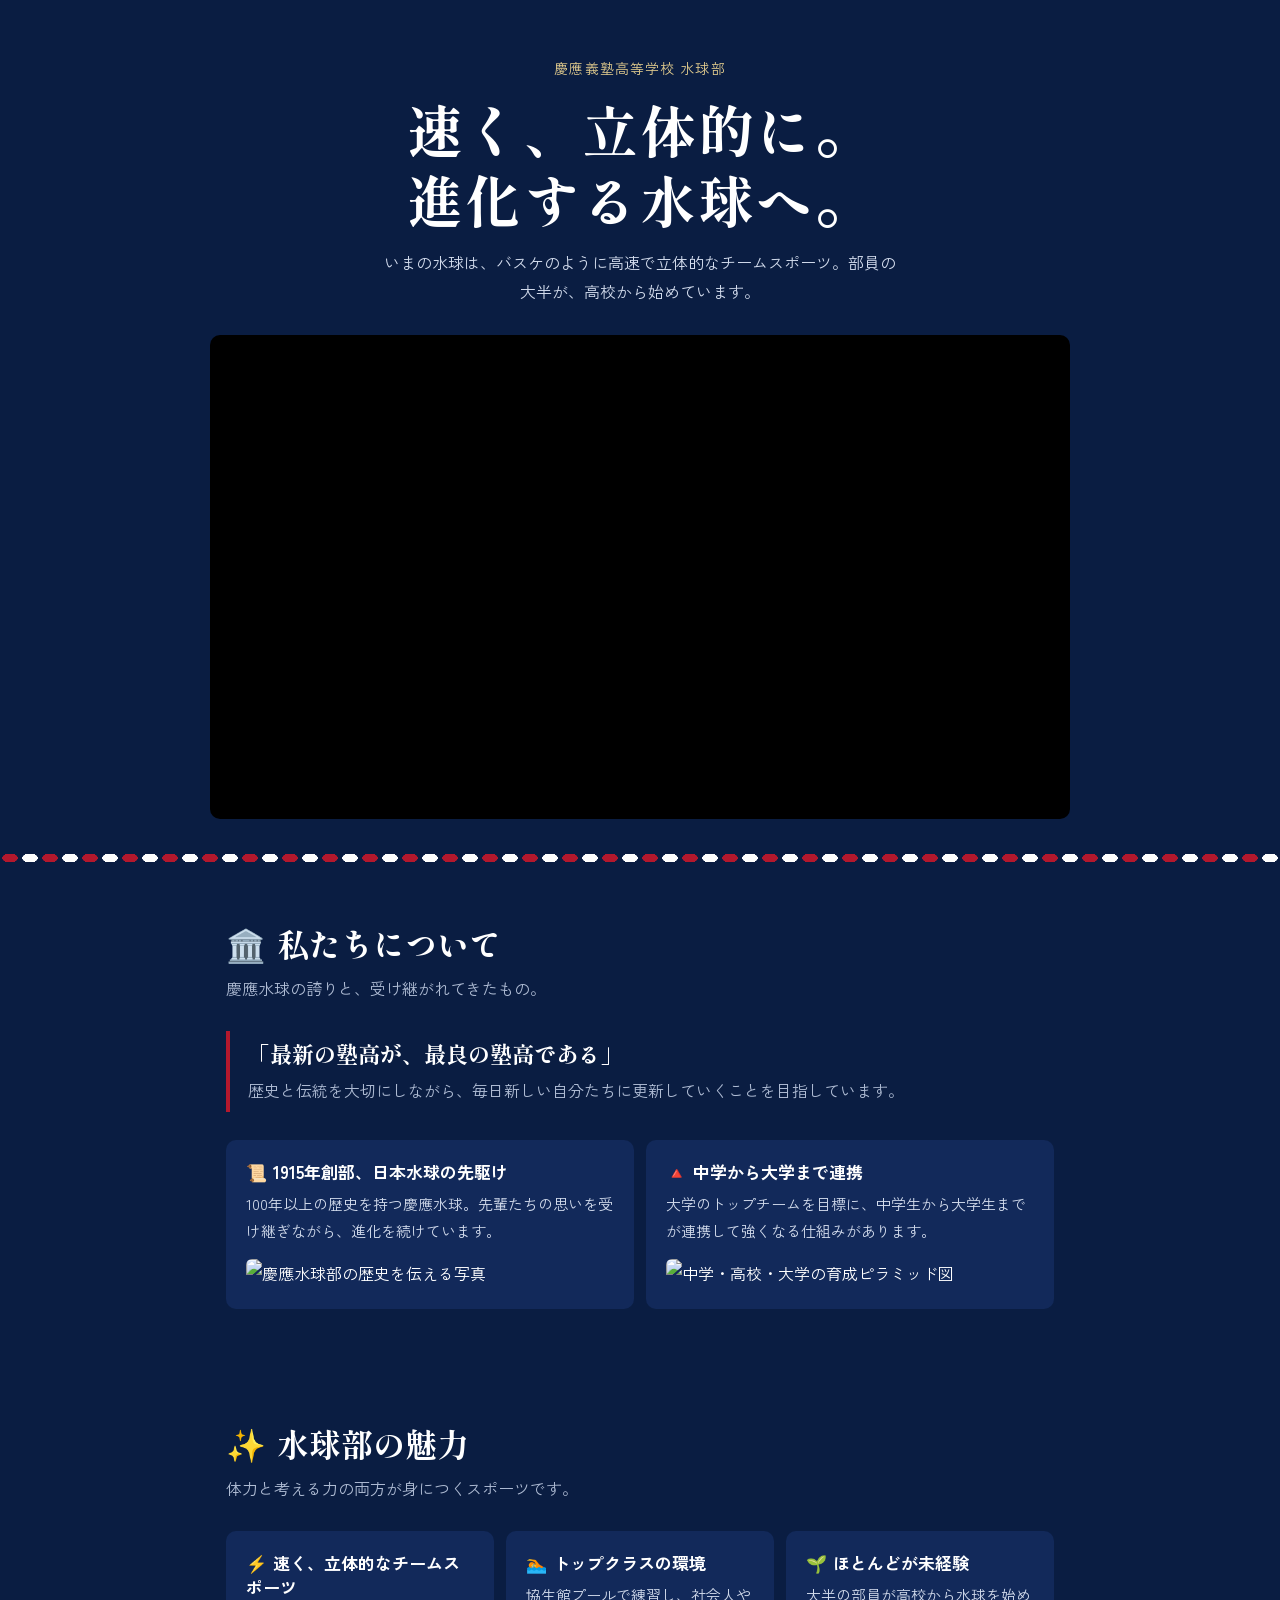
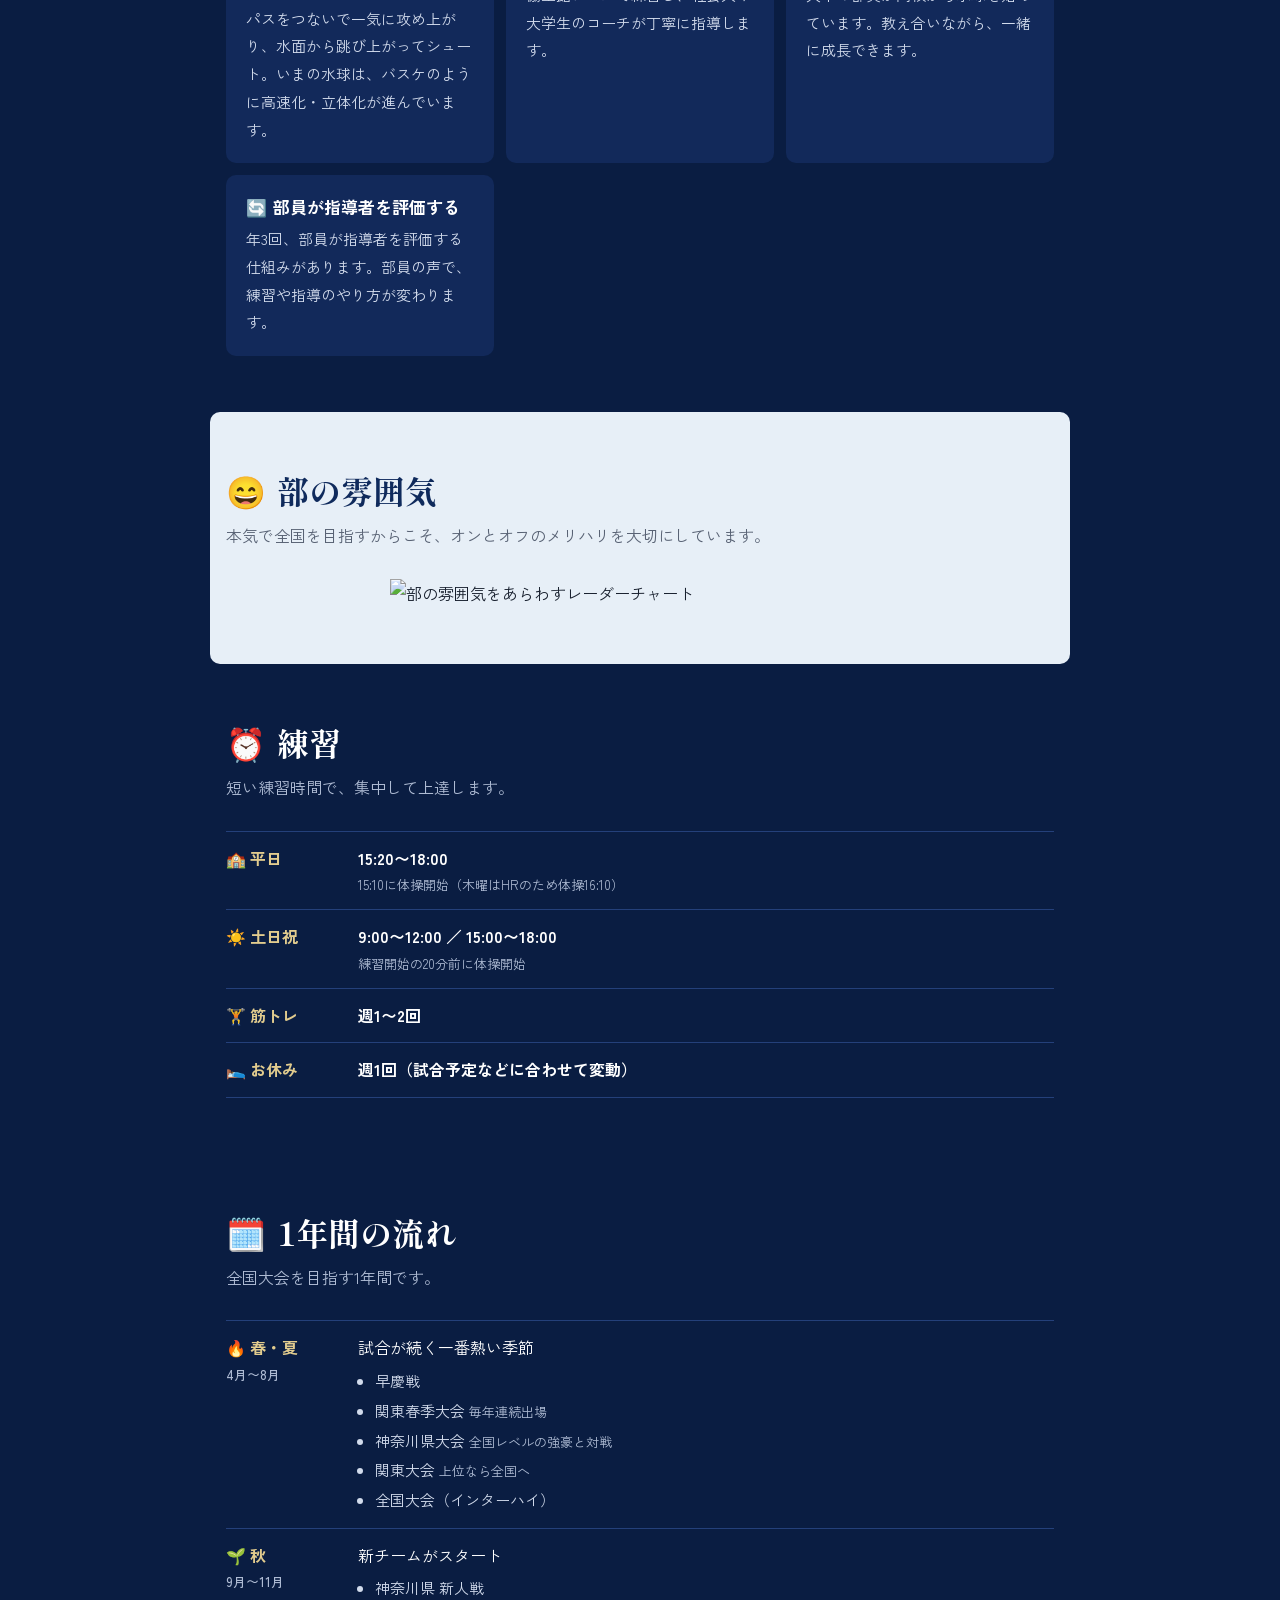
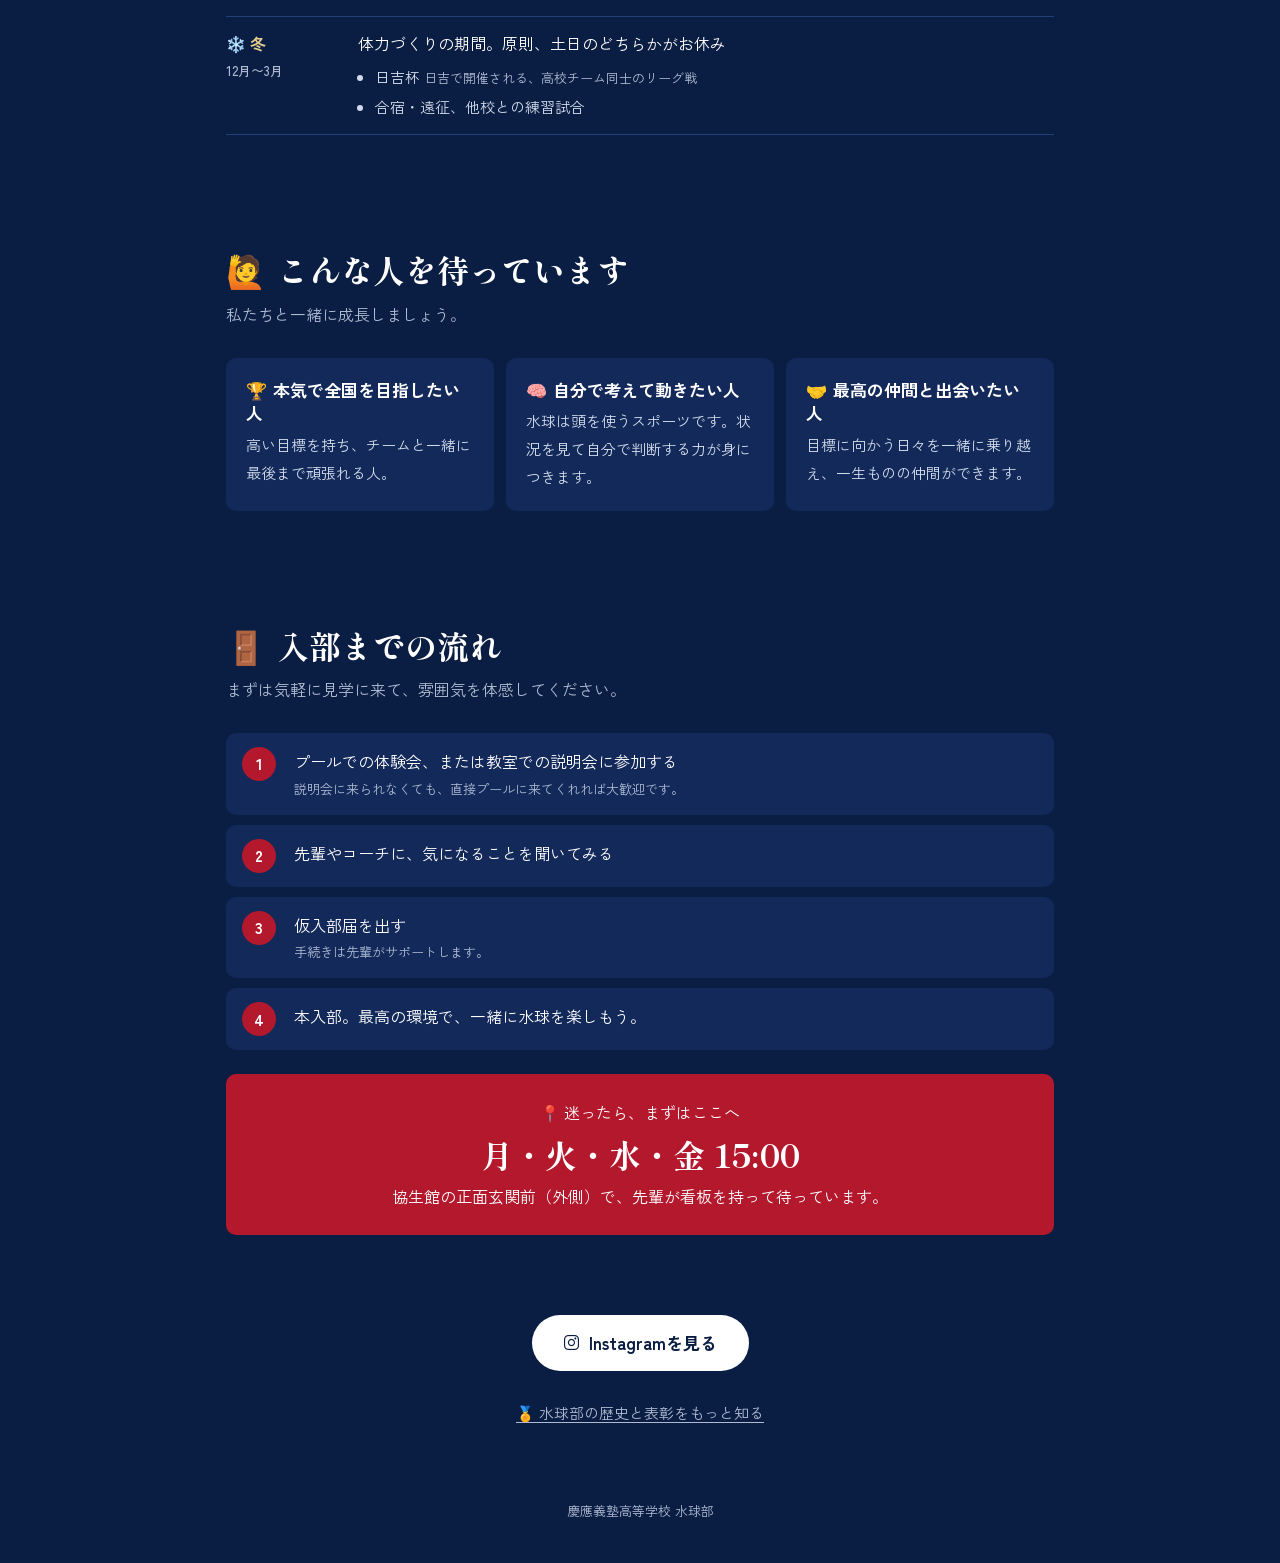
==== welcome/index.html @ 006ed152 "Add files via upload" ====
<!doctype html>
<html lang="ja">
<head>
  <meta charset="utf-8">
  <meta name="viewport" content="width=device-width, initial-scale=1">
  <meta name="theme-color" content="#0A1D42">
  <title>新入生のみなさんへ｜慶應義塾高等学校 水球部</title>
  <meta name="description" content="いまの水球は、バスケのように速く、立体的なチームスポーツ。部員の大半が高校から始めています。慶應義塾高等学校水球部の練習・1年間・入部までの流れ。">
  <meta property="og:type" content="website">
  <meta property="og:title" content="新入生のみなさんへ｜慶應義塾高等学校 水球部">
  <meta property="og:description" content="速く、立体的に。進化する水球に、高校から挑もう。まずはプールに見学へ。">
  <meta property="og:image" content="https://i.ytimg.com/vi/yg0eR4TH6O0/hqdefault.jpg">
  <meta name="twitter:card" content="summary_large_image">
  <link rel="preconnect" href="https://fonts.googleapis.com">
  <link rel="preconnect" href="https://fonts.gstatic.com" crossorigin>
  <link rel="stylesheet" href="https://fonts.googleapis.com/css2?family=Shippori+Mincho+B1:wght@600;800&family=Zen+Kaku+Gothic+New:wght@400;500;700&display=swap">
  <link rel="stylesheet" href="https://cdnjs.cloudflare.com/ajax/libs/font-awesome/6.4.0/css/all.min.css">
  <link rel="stylesheet" href="/assets/site.css">
  <script src="/assets/canon.js" defer></script>
  <script src="/assets/app.js" defer></script>
</head>
<body class="theme-landing">

<!-- 新歓ページ。練習時間・1年間の区切り・ビジョンなどは assets/canon.js から差し込まれます。 -->

<header class="landing-hero">
  <p class="club" data-c="club.name">慶應義塾高等学校 水球部</p>
  <h1>速く、立体的に。<br>進化する水球へ。</h1>
  <p class="lead">いまの水球は、バスケのように高速で立体的なチームスポーツ。部員の大半が、高校から始めています。</p>
  <div class="video">
    <iframe src="https://www.youtube-nocookie.com/embed/yg0eR4TH6O0" title="慶應義塾高等学校 水球部 新歓映像" allow="accelerometer; clipboard-write; encrypted-media; gyroscope; picture-in-picture" allowfullscreen></iframe>
  </div>
</header>
<div class="lane-rope" aria-hidden="true"></div>

<main>
  <section class="l-section">
    <h2><span class="em" aria-hidden="true">🏛️</span>私たちについて</h2>
    <p class="l-desc">慶應水球の誇りと、受け継がれてきたもの。</p>
    <div class="slogan">
      <p>「<span data-c="vision.main"></span>」</p>
      <p>歴史と伝統を大切にしながら、毎日新しい自分たちに更新していくことを目指しています。</p>
    </div>
    <div class="l-grid">
      <div class="l-card">
        <h3><span class="em" aria-hidden="true">📜</span><span data-c="club.founded"></span>年創部、日本水球の先駆け</h3>
        <p>100年以上の歴史を持つ慶應水球。先輩たちの思いを受け継ぎながら、進化を続けています。</p>
        <img src="history.jpg" alt="慶應水球部の歴史を伝える写真" loading="lazy">
      </div>
      <div class="l-card">
        <h3><span class="em" aria-hidden="true">🔺</span>中学から大学まで連携</h3>
        <p>大学のトップチームを目標に、中学生から大学生までが連携して強くなる仕組みがあります。</p>
        <img src="pyramid.webp" alt="中学・高校・大学の育成ピラミッド図" loading="lazy">
      </div>
    </div>
  </section>

  <section class="l-section">
    <h2><span class="em" aria-hidden="true">✨</span>水球部の魅力</h2>
    <p class="l-desc">体力と考える力の両方が身につくスポーツです。</p>
    <div class="l-grid">
      <div class="l-card"><h3><span class="em" aria-hidden="true">⚡</span>速く、立体的なチームスポーツ</h3><p>パスをつないで一気に攻め上がり、水面から跳び上がってシュート。いまの水球は、バスケのように高速化・立体化が進んでいます。</p></div>
      <div class="l-card"><h3><span class="em" aria-hidden="true">🏊</span>トップクラスの環境</h3><p>協生館プールで練習し、社会人や大学生のコーチが丁寧に指導します。</p></div>
      <div class="l-card"><h3><span class="em" aria-hidden="true">🌱</span>ほとんどが未経験</h3><p>大半の部員が高校から水球を始めています。教え合いながら、一緒に成長できます。</p></div>
      <div class="l-card"><h3><span class="em" aria-hidden="true">🔄</span>部員が指導者を評価する</h3><p data-c="eval360.welcome"></p></div>
    </div>
  </section>

  <section class="l-section light-band">
    <h2><span class="em" aria-hidden="true">😄</span>部の雰囲気</h2>
    <p class="l-desc">本気で全国を目指すからこそ、オンとオフのメリハリを大切にしています。</p>
    <img src="chart.webp" alt="部の雰囲気をあらわすレーダーチャート" loading="lazy">
  </section>

  <section class="l-section">
    <h2><span class="em" aria-hidden="true">⏰</span>練習</h2>
    <p class="l-desc">短い練習時間で、集中して上達します。</p>
    <div data-render="practice" data-v="welcome"></div>
  </section>

  <section class="l-section">
    <h2><span class="em" aria-hidden="true">🗓️</span>1年間の流れ</h2>
    <p class="l-desc">全国大会を目指す1年間です。</p>
    <dl class="spec">
      <div>
        <dt><span data-c="seasons.0.emoji"></span> <span data-c="seasons.0.alias"></span><small data-c="seasons.0.months"></small></dt>
        <dd>試合が続く一番熱い季節
          <ul>
            <li>早慶戦</li>
            <li>関東春季大会<small>毎年連続出場</small></li>
            <li>神奈川県大会<small>全国レベルの強豪と対戦</small></li>
            <li>関東大会<small>上位なら全国へ</small></li>
            <li>全国大会（インターハイ）</li>
          </ul>
        </dd>
      </div>
      <div>
        <dt><span data-c="seasons.1.emoji"></span> <span data-c="seasons.1.alias"></span><small data-c="seasons.1.months"></small></dt>
        <dd>新チームがスタート
          <ul><li>神奈川県 新人戦</li></ul>
        </dd>
      </div>
      <div>
        <dt><span data-c="seasons.2.emoji"></span> <span data-c="seasons.2.alias"></span><small data-c="seasons.2.months"></small></dt>
        <dd>体力づくりの期間。原則、土日のどちらかがお休み
          <ul>
            <li>日吉杯<small>日吉で開催される、高校チーム同士のリーグ戦</small></li>
            <li>合宿・遠征、他校との練習試合</li>
          </ul>
        </dd>
      </div>
    </dl>
  </section>

  <section class="l-section">
    <h2><span class="em" aria-hidden="true">🙋</span>こんな人を待っています</h2>
    <p class="l-desc">私たちと一緒に成長しましょう。</p>
    <div class="l-grid">
      <div class="l-card"><h3><span class="em" aria-hidden="true">🏆</span>本気で全国を目指したい人</h3><p>高い目標を持ち、チームと一緒に最後まで頑張れる人。</p></div>
      <div class="l-card"><h3><span class="em" aria-hidden="true">🧠</span>自分で考えて動きたい人</h3><p>水球は頭を使うスポーツです。状況を見て自分で判断する力が身につきます。</p></div>
      <div class="l-card"><h3><span class="em" aria-hidden="true">🤝</span>最高の仲間と出会いたい人</h3><p>目標に向かう日々を一緒に乗り越え、一生ものの仲間ができます。</p></div>
    </div>
  </section>

  <section class="l-section">
    <h2><span class="em" aria-hidden="true">🚪</span>入部までの流れ</h2>
    <p class="l-desc">まずは気軽に見学に来て、雰囲気を体感してください。</p>
    <ol class="join-steps">
      <li><div>プールでの体験会、または教室での説明会に参加する<small>説明会に来られなくても、直接プールに来てくれれば大歓迎です。</small></div></li>
      <li><div>先輩やコーチに、気になることを聞いてみる</div></li>
      <li><div>仮入部届を出す<small>手続きは先輩がサポートします。</small></div></li>
      <li><div>本入部。最高の環境で、一緒に水球を楽しもう。</div></li>
    </ol>
    <div class="meet">
      <p>📍 迷ったら、まずはここへ</p>
      <p class="meet-time">月・火・水・金 15:00</p>
      <p>協生館の正面玄関前（外側）で、先輩が看板を持って待っています。</p>
    </div>
  </section>

  <div class="cta">
    <a class="btn-primary" href="https://instagram.com/KEIOHIGH_WP" target="_blank" rel="noopener"><i class="fa-brands fa-instagram" aria-hidden="true"></i>Instagramを見る</a><br>
    <a class="more" href="/welcome/award.html">🏅 水球部の歴史と表彰をもっと知る</a>
  </div>
</main>

<footer class="landing-foot"><p data-c="club.name">慶應義塾高等学校 水球部</p></footer>
</body>
</html>
---- assets/site.css ----
/* ==========================================================================
   慶應水球部 共通デザイン（site.css）
   色・文字・余白はすべて :root のトークンで管理しています。
   色を変えたいときは、トークンの値だけを変えてください。
   ========================================================================== */

:root {
  /* 慶應の紺・赤・金をベースに、プールの水色を面に使う */
  --brand: #0F2A5C;       /* 背景用の紺（ダークモードでも変えない） */
  --navy: #0F2A5C;        /* 文字・線用の紺 */
  --navy-deep: #0A1D42;
  --red: #B4182D;
  --gold: #8F7130;        /* 白地の文字用（コントラスト確保） */
  --gold-soft: #E2CC8E;   /* 紺地の文字用 */
  --paper: #F4F6F9;
  --surface: #FFFFFF;
  --pool: #E7EFF7;
  --ink: #18202E;
  --muted: #586274;
  --line: #D8DFE8;
  --focus: #2F6FE0;

  --f-body: 'Zen Kaku Gothic New', 'Hiragino Sans', 'Noto Sans JP', sans-serif;
  --f-display: 'Shippori Mincho B1', 'Hiragino Mincho ProN', 'Yu Mincho', serif;

  --measure: 40rem;
  --gutter: 16px;
  --radius-s: 6px;
  --radius-m: 10px;
}

@media (prefers-color-scheme: dark) {
  :root:not([data-theme="light"]) .theme-doc {
    --paper: #0C1424;
    --surface: #131D31;
    --pool: #18253D;
    --ink: #E6EAF1;
    --muted: #A2ACBD;
    --line: #26334D;
    --gold: #D7BD7A;
    --red: #E2475B;
    --navy: #9DB8EA;
  }
}

/* ---------- ベース ---------- */
*, *::before, *::after { box-sizing: border-box; }
html { -webkit-text-size-adjust: 100%; scroll-padding-top: 64px; }
body {
  margin: 0;
  font-family: var(--f-body);
  font-size: 16px;
  line-height: 1.85;
  color: var(--ink);
  background: var(--paper);
  font-feature-settings: "palt" 0;
  -webkit-font-smoothing: antialiased;
}
img { max-width: 100%; height: auto; display: block; }
a { color: inherit; text-underline-offset: 3px; }
:focus-visible { outline: 3px solid var(--focus); outline-offset: 2px; border-radius: 4px; }
h1, h2, h3 { line-height: 1.4; margin: 0; font-weight: 700; }
p { margin: 0 0 1em; }
p:last-child { margin-bottom: 0; }
small { font-size: .8125rem; }
.small { font-size: .875rem; color: var(--muted); }
.visually-hidden { position: absolute !important; width: 1px; height: 1px; overflow: hidden; clip: rect(0 0 0 0); white-space: nowrap; }

/* ---------- コースロープ（この部だけのモチーフ） ---------- */
.lane-rope {
  height: 14px;
  background-color: var(--navy-deep);
  background-image:
    radial-gradient(ellipse 8px 4.5px at 10px 7px, var(--red) 96%, transparent 100%),
    radial-gradient(ellipse 8px 4.5px at 30px 7px, #FFFFFF 96%, transparent 100%);
  background-size: 40px 14px;
  background-repeat: repeat-x;
}

/* ==========================================================================
   内部向けガイド（学生・保護者・指導者）
   ========================================================================== */
.theme-doc { background: var(--paper); color: var(--ink); }

.doc-header {
  background: var(--brand);
  color: #fff;
  padding: 40px var(--gutter) 28px;
}
.doc-header-inner { max-width: var(--measure); margin: 0 auto; }
.doc-club {
  font-size: .8125rem;
  color: var(--gold-soft);
  letter-spacing: .08em;
  margin: 0 0 10px;
}
.doc-title {
  font-family: var(--f-display);
  font-weight: 800;
  font-size: clamp(1.75rem, 6.4vw, 2.375rem);
  line-height: 1.3;
  letter-spacing: .02em;
}
.doc-lead { margin: 12px 0 0; font-size: .9375rem; color: #D4DCEA; }
.doc-meta { margin-top: 18px; font-size: .75rem; color: #9FB0CC; }

/* タブ（横スクロール・上部固定） */
.tabs-wrap {
  position: sticky; top: 0; z-index: 20;
  background: var(--surface);
  border-bottom: 1px solid var(--line);
}
.tabs {
  display: flex; gap: 4px;
  max-width: calc(var(--measure) + 2 * var(--gutter));
  margin: 0 auto;
  padding: 0 var(--gutter);
  overflow-x: auto;
  scrollbar-width: none;
  -webkit-overflow-scrolling: touch;
}
.tabs::-webkit-scrollbar { display: none; }
.tabs [role="tab"] {
  flex: 0 0 auto;
  appearance: none; border: 0; background: none;
  font: inherit; font-size: .9375rem; font-weight: 500;
  color: var(--muted);
  padding: 14px 10px 12px;
  border-bottom: 3px solid transparent;
  cursor: pointer;
  white-space: nowrap;
}
.tabs [role="tab"][aria-selected="true"] { color: var(--ink); font-weight: 700; border-bottom-color: var(--red); }
.tabs [role="tab"]:hover { color: var(--ink); }

/* 本文 */
.doc-main { max-width: calc(var(--measure) + 2 * var(--gutter)); margin: 0 auto; padding: 8px var(--gutter) 72px; }
.panel { padding-top: 28px; }
.panel > section + section { margin-top: 48px; }
.panel h2 {
  font-family: var(--f-display);
  font-weight: 800;
  font-size: 1.5rem;
  color: var(--navy);
  margin-bottom: 16px;
  padding-bottom: 10px;
  border-bottom: 1px solid var(--line);
}
.panel h3 { font-size: 1.0625rem; margin: 28px 0 8px; }
.panel h2 + h3, .panel h2 + * > h3:first-child { margin-top: 0; }
.panel h3 small, .panel h3 em { font-weight: 500; font-style: normal; color: var(--muted); font-size: .8125rem; margin-left: 8px; }

.bullets { margin: 0 0 1em; padding-left: 1.25em; }
.bullets li { margin: .25em 0; }
.bullets li::marker { color: var(--red); }

/* ビジョン（紺の帯） */
.vision {
  background: var(--navy-deep);
  color: #fff;
  border-radius: var(--radius-m);
  padding: 28px 22px;
  margin: 0 0 24px;
}
.vision-label { font-size: .8125rem; color: var(--gold-soft); margin: 0 0 8px; }
.vision-text {
  font-family: var(--f-display);
  font-weight: 800;
  font-size: clamp(1.375rem, 5.6vw, 1.875rem);
  line-height: 1.45;
  letter-spacing: .04em;
  margin: 0;
}
.vision-sub { margin: 10px 0 0; color: #C9D3E6; font-size: .9375rem; }

/* 注記ボックス */
.note {
  background: var(--pool);
  border-left: 3px solid var(--navy);
  border-radius: 0 var(--radius-s) var(--radius-s) 0;
  padding: 16px 18px;
  margin: 24px 0;
}
.note h3 { margin: 0 0 6px !important; font-size: 1rem; }
.note-eval { border-left-color: var(--gold); }

/* 線引き */
.line-box {
  border: 1px solid var(--line);
  border-top: 3px solid var(--red);
  background: var(--surface);
  border-radius: var(--radius-s);
  padding: 18px;
  margin: 20px 0;
}
.line-box h3 { margin-top: 0 !important; }
.line-criterion { background: var(--pool); padding: 10px 12px; border-radius: var(--radius-s); }
.line-criterion span { display: inline-block; font-weight: 700; color: var(--red); margin-right: 8px; }
.line-steps { list-style: none; margin: 16px 0; padding: 0; counter-reset: none; }
.line-steps li { position: relative; padding: 0 0 14px 18px; border-left: 2px solid var(--line); margin-left: 6px; }
.line-steps li:last-child { padding-bottom: 0; border-left-color: transparent; }
.line-steps li::before { content: ''; position: absolute; left: -7px; top: 6px; width: 12px; height: 12px; border-radius: 50%; background: var(--surface); border: 2px solid var(--red); }
.line-step-n { font-size: .8125rem; color: var(--muted); margin-right: 8px; }
.line-steps p { margin: 4px 0 0; }
.line-purpose { font-size: .9375rem; color: var(--muted); }

/* 心構え */
.attitude { padding: 20px 0; border-bottom: 1px solid var(--line); }
.attitude:first-child { padding-top: 0; }
.attitude h3 { display: flex; align-items: center; gap: 12px; margin: 0 0 10px !important; font-family: var(--f-display); font-size: 1.25rem; font-weight: 800; }
.attitude-num {
  flex: 0 0 auto;
  width: 32px; height: 32px; border-radius: 50%;
  display: inline-grid; place-items: center;
  background: var(--brand); color: #fff;
  font-family: var(--f-body); font-size: .9375rem;
}
.pair { display: grid; gap: 10px; margin: 12px 0 0; }
.pair div { background: var(--pool); border-radius: var(--radius-s); padding: 10px 12px; }
.pair dt { font-size: .8125rem; font-weight: 700; color: var(--muted); }
.pair dd { margin: 2px 0 0; font-size: .9375rem; }
@media (min-width: 560px) { .pair { grid-template-columns: 1fr 1fr; } }

/* 3つのツール */
.tools3 { list-style: none; margin: 0; padding: 0; display: grid; gap: 2px; }
.tools3 li { display: grid; grid-template-columns: 40px 1fr; gap: 12px; padding: 14px 0; border-bottom: 1px solid var(--line); }
.tools3 i { font-size: 1.375rem; color: var(--red); padding-top: 4px; text-align: center; }
.tools3 h3 { margin: 0 0 2px !important; }
.tools3 p { margin: 0; color: var(--ink); }

/* 役割（定義リスト） */
.roles { margin: 0; }
.role { display: grid; grid-template-columns: 7.5em 1fr; gap: 12px; padding: 12px 0; border-bottom: 1px solid var(--line); }
.role dt { font-weight: 700; }
.role dd { margin: 0; }
.role .term { display: block; font-weight: 500; font-size: .8125rem; color: var(--muted); }
.role-director { border-bottom: 0; }
.role-director dt { color: var(--navy); }

/* 逆ピラミッド */
.layers { list-style: none; margin: 0; padding: 0; display: grid; gap: 8px; }
.layers li { background: var(--surface); border: 1px solid var(--line); border-radius: var(--radius-s); padding: 14px 16px; }
.layers li:nth-child(1) { margin: 0; }
.layers li:nth-child(2) { margin: 0 5%; }
.layers li:nth-child(3) { margin: 0 10%; background: var(--navy-deep); color: #fff; border-color: var(--navy-deep); }
.layer-label { display: block; font-size: .8125rem; color: var(--muted); }
.layers li:nth-child(3) .layer-label { color: var(--gold-soft); }
.layers p { margin: 4px 0 0; font-size: .9375rem; }

/* チーム */
.teams { display: grid; gap: 12px; margin-bottom: 12px; }
@media (min-width: 560px) { .teams { grid-template-columns: 1fr 1fr; } }
.team { background: var(--surface); border: 1px solid var(--line); border-radius: var(--radius-s); padding: 16px; }
.team h3 { margin: 0 0 6px !important; }
.bench { font-size: .9375rem; color: var(--muted); }
.bench strong { display: block; color: var(--ink); }
.chips { list-style: none; margin: 8px 0 0; padding: 0; display: flex; flex-wrap: wrap; gap: 6px; }
.chips li { font-size: .8125rem; padding: 2px 10px; border: 1px solid var(--line); border-radius: 999px; background: var(--paper); }

/* 表彰 */
.awards { display: grid; gap: 14px; }
.award { background: var(--surface); border: 1px solid var(--line); border-left: 4px solid var(--gold); border-radius: var(--radius-s); padding: 16px 18px; }
.award h3 { margin: 0 0 6px !important; font-family: var(--f-display); font-size: 1.1875rem; font-weight: 800; }
.award-timing { font-size: .8125rem; color: var(--muted); margin-top: 6px; }

/* シーズン */
.seasons { list-style: none; margin: 0; padding: 0; }
.seasons li { padding: 14px 0 14px 18px; border-left: 3px solid var(--line); position: relative; }
.seasons li::before { content: ''; position: absolute; left: -8px; top: 20px; width: 13px; height: 13px; border-radius: 50%; background: var(--red); }
.seasons li:nth-child(2)::before { background: var(--gold); }
.seasons li:nth-child(3)::before { background: var(--brand); box-shadow: 0 0 0 2px var(--paper), 0 0 0 3px var(--line); }
.season-head { display: flex; flex-wrap: wrap; align-items: baseline; gap: 4px 12px; margin-bottom: 4px; }
.season-head strong { font-size: 1.0625rem; }
.season-head span { font-weight: 700; color: var(--red); }
.season-head em { font-style: normal; font-size: .8125rem; color: var(--muted); }
.seasons p { margin: 0; }

/* 番号付きステップ（順序があるものだけ） */
.steps { list-style: none; margin: 0 0 16px; padding: 0; counter-reset: s; }
.steps > li { counter-increment: s; position: relative; padding: 0 0 18px 44px; }
.steps > li::before {
  content: counter(s);
  position: absolute; left: 0; top: 0;
  width: 30px; height: 30px; border-radius: 50%;
  display: grid; place-items: center;
  background: var(--brand); color: #fff; font-weight: 700; font-size: .875rem;
}
.steps > li h3 { margin: 2px 0 4px !important; }

/* 緊急連絡先 */
.hotlines { list-style: none; margin: 0 0 24px; padding: 0; display: grid; gap: 8px; }
.hotlines li { display: grid; grid-template-columns: 1fr auto; gap: 0 12px; align-items: center; background: var(--surface); border: 1px solid var(--line); border-radius: var(--radius-s); padding: 12px 14px; }
.hot-label { grid-column: 1 / -1; font-size: .8125rem; color: var(--muted); }
.hot-num { text-align: right; }
.hot-num a { font-size: 1.125rem; font-weight: 700; text-decoration: none; color: var(--navy); white-space: nowrap; }
.hot-num small { display: block; color: var(--muted); }
.hot-primary { background: var(--red) !important; border-color: var(--red) !important; color: #fff; }
.hot-primary .hot-label { color: #FFD9DE; }
.hot-primary .hot-num a { color: #fff; font-size: 1.75rem; }

/* 連絡ツール */
.comms { display: grid; gap: 12px; }
.comm { background: var(--surface); border: 1px solid var(--line); border-radius: var(--radius-s); padding: 16px 18px; }
.comm h3 { display: flex; align-items: center; gap: 8px; margin: 0 0 6px !important; }
.comm h3 i { font-size: 1.25rem; color: var(--navy); }
.comm-to { font-size: .8125rem; font-weight: 700; color: var(--muted); margin: 10px 0 2px; }
.comm .bullets { margin-bottom: 0; }

/* 戦術 */
.tsteps { list-style: none; display: grid; grid-template-columns: 1fr 1fr; gap: 10px; margin: 16px 0 8px; padding: 0; }
.tsteps li { background: var(--surface); border: 1px solid var(--line); border-radius: var(--radius-s); padding: 12px 14px; position: relative; }
.tsteps li + li::before { content: ''; position: absolute; left: -10px; top: 50%; width: 10px; height: 2px; background: var(--red); }
.tsteps span { display: block; font-size: .8125rem; color: var(--muted); }

/* ボタン */
.btn {
  display: inline-flex; align-items: center; justify-content: center; gap: 8px;
  min-height: 44px; padding: 10px 18px;
  background: var(--navy-deep); color: #fff; text-decoration: none;
  border-radius: var(--radius-s); font-weight: 700; font-size: .9375rem;
}
.theme-doc .btn:hover { background: var(--red); }

/* 表 */
.table-wrap { overflow-x: auto; margin: 16px 0; }
table { width: 100%; border-collapse: collapse; font-size: .9375rem; }
th, td { padding: 10px 8px; border-bottom: 1px solid var(--line); text-align: left; vertical-align: top; }
thead th { font-size: .8125rem; color: var(--muted); font-weight: 700; border-bottom: 2px solid var(--navy); }
td.c, th.c { text-align: center; }
.yes { color: var(--navy); font-weight: 700; }
.no { color: var(--muted); }

/* 部則（開閉） */
details.rule { border: 1px solid var(--line); border-radius: var(--radius-s); background: var(--surface); margin-bottom: 8px; }
details.rule summary {
  list-style: none; cursor: pointer;
  display: flex; justify-content: space-between; align-items: center; gap: 12px;
  padding: 14px 16px; font-weight: 700;
}
details.rule summary::-webkit-details-marker { display: none; }
details.rule summary::after { content: ''; width: 9px; height: 9px; border-right: 2px solid var(--muted); border-bottom: 2px solid var(--muted); transform: rotate(45deg); transition: transform .2s; flex: 0 0 auto; margin-top: -4px; }
details.rule[open] summary::after { transform: rotate(-135deg); margin-top: 4px; }
details.rule .rule-body { padding: 0 16px 16px; }
details.rule h4 { font-size: .9375rem; margin: 14px 0 4px; color: var(--navy); }

/* ロードマップ（指導者向け） */
.roadmap { list-style: none; margin: 0; padding: 0; }
.month { border-top: 1px solid var(--line); padding: 16px 0; }
.month-head { display: flex; align-items: baseline; gap: 12px; margin-bottom: 8px; }
.month-head b { font-family: var(--f-display); font-size: 1.25rem; color: var(--red); min-width: 3.2em; }
.month-head span { font-weight: 700; }
.grades { display: grid; gap: 6px; margin: 0; }
.grades div { display: grid; grid-template-columns: 3.5em 1fr; gap: 8px; font-size: .9375rem; }
.grades dt { font-weight: 700; color: var(--muted); }
.grades dd { margin: 0; }
.season-band { margin: 28px 0 4px; padding: 14px 16px; border-radius: var(--radius-s); background: var(--pool); }
.season-band strong { font-size: 1.0625rem; }
.season-band span { margin-left: 10px; font-weight: 700; color: var(--red); }
.season-band p { margin: 6px 0 0; font-size: .9375rem; }

/* 成長曲線 */
.growth { background: var(--surface); border: 1px solid var(--line); border-radius: var(--radius-s); padding: 12px; margin: 16px 0; }
.growth svg { width: 100%; height: auto; display: block; }
.growth-legend { list-style: none; display: grid; gap: 6px; margin: 12px 0 0; padding: 0; font-size: .9375rem; }
.growth-legend b { color: var(--navy); margin-right: 6px; }

/* フロー（指導者向け運用） */
.flow { list-style: none; margin: 0 0 16px; padding: 0; counter-reset: f; }
.flow li { counter-increment: f; display: grid; grid-template-columns: 30px 1fr; gap: 10px; padding: 10px 0; border-bottom: 1px dashed var(--line); }
.flow li::before { content: counter(f); width: 26px; height: 26px; border-radius: 50%; display: grid; place-items: center; background: var(--pool); color: var(--navy); font-weight: 700; font-size: .8125rem; }
.flow strong { display: block; }

/* プロフィール */
.profile { margin: 16px 0 0; }
.profile summary { cursor: pointer; font-weight: 700; color: var(--navy); }
.profile dl { margin: 10px 0 0; }
.profile dt { font-weight: 700; font-size: .875rem; color: var(--muted); margin-top: 10px; }
.profile dd { margin: 0; }

.doc-footer { border-top: 1px solid var(--line); padding: 24px var(--gutter) 48px; text-align: center; font-size: .8125rem; color: var(--muted); }

@media (min-width: 900px) {
  .doc-header { padding-top: 64px; padding-bottom: 40px; }
}

/* ==========================================================================
   外向け（新歓・表彰）
   ========================================================================== */
.theme-landing {
  --paper: #0A1D42;
  --surface: #12295A;
  --ink: #FFFFFF;
  --muted: #AEBBD3;
  --line: #24407A;
  background: var(--paper);
  color: var(--ink);
}
.landing-hero { padding: 56px var(--gutter) 32px; text-align: center; }
.landing-hero .club { font-size: .875rem; color: var(--gold-soft); margin: 0 0 12px; letter-spacing: .08em; }
.landing-hero h1 {
  font-family: var(--f-display);
  font-weight: 800;
  font-size: clamp(2rem, 9vw, 3.5rem);
  line-height: 1.25;
  letter-spacing: .04em;
}
.landing-hero .lead { margin: 14px auto 0; max-width: 32rem; color: #D2DBEC; }
.video { max-width: 860px; margin: 28px auto 0; aspect-ratio: 16 / 9; border-radius: var(--radius-m); overflow: hidden; background: #000; }
.video iframe { width: 100%; height: 100%; border: 0; display: block; }

.l-section { max-width: 860px; margin: 0 auto; padding: 56px var(--gutter); }
.l-section > h2 {
  font-family: var(--f-display);
  font-weight: 800;
  font-size: clamp(1.5rem, 6vw, 2rem);
  margin-bottom: 8px;
}
.l-section > .l-desc { color: var(--muted); margin-bottom: 28px; }
.l-grid { display: grid; gap: 12px; grid-template-columns: repeat(auto-fit, minmax(220px, 1fr)); }
.l-card { background: var(--surface); border-radius: var(--radius-m); padding: 20px; }
.l-card h3 { font-size: 1.0625rem; margin: 0 0 6px; color: #fff; }
.l-card i { font-size: 1.5rem; color: var(--gold-soft); margin-bottom: 12px; display: block; }
.l-card p { margin: 0; color: #D2DBEC; font-size: .9375rem; }
.l-card img { margin-top: 14px; border-radius: var(--radius-s); }

.slogan { border-left: 4px solid var(--red); padding: 6px 0 6px 18px; margin: 0 0 28px; }
.slogan p:first-child { font-family: var(--f-display); font-weight: 800; font-size: 1.375rem; line-height: 1.5; margin-bottom: 6px; }
.slogan p + p { color: var(--muted); }

.light-band { background: var(--pool, #E7EFF7); color: #18202E; border-radius: var(--radius-m); }
.theme-landing .light-band { --pool: #E7EFF7; }
.light-band > h2 { color: #0F2A5C; }
.light-band > .l-desc { color: #586274; }
.light-band img { margin: 0 auto; max-width: 500px; width: 100%; }

.times { list-style: none; margin: 0; padding: 0; display: grid; gap: 10px; grid-template-columns: repeat(auto-fit, minmax(200px, 1fr)); }
.times li { background: var(--surface); border-radius: var(--radius-m); padding: 16px 18px; }
.times span { display: block; font-size: .875rem; color: var(--gold-soft); }
.times strong { display: block; font-size: 1.1875rem; }
.times small { display: block; color: var(--muted); margin-top: 2px; }

.theme-landing .seasons li { border-left-color: var(--line); }
.theme-landing .season-head span { color: var(--gold-soft); }
.theme-landing .seasons li:nth-child(3)::before { background: #fff; }
.season-events { margin: 10px 0 0; padding: 12px 16px; background: var(--surface); border-radius: var(--radius-s); }
.season-events ul { margin: 0; padding-left: 1.2em; }
.season-events li { border: 0 !important; padding: 2px 0 !important; }
.season-events li::before { display: none; }
.season-events small { color: var(--muted); }

.join-steps { list-style: none; margin: 0; padding: 0; counter-reset: j; display: grid; gap: 10px; }
.join-steps li { counter-increment: j; display: grid; grid-template-columns: 40px 1fr; gap: 12px; align-items: start; background: var(--surface); border-radius: var(--radius-m); padding: 14px 16px; }
.join-steps li::before { content: counter(j); width: 34px; height: 34px; border-radius: 50%; display: grid; place-items: center; background: var(--red); color: #fff; font-weight: 700; }
.join-steps small { display: block; color: var(--muted); }
.meet { margin-top: 24px; background: var(--red); border-radius: var(--radius-m); padding: 24px 20px; text-align: center; }
.meet p { margin: 0; }
.meet .meet-time { font-family: var(--f-display); font-weight: 800; font-size: 2rem; line-height: 1.3; margin: 6px 0; }

.cta { text-align: center; padding: 24px var(--gutter) 72px; }
.cta .btn-primary { display: inline-flex; align-items: center; gap: 10px; min-height: 52px; padding: 12px 32px; border-radius: 999px; background: #fff; color: var(--navy-deep); font-weight: 700; text-decoration: none; font-size: 1.0625rem; }
.cta .btn-primary:hover { background: var(--gold-soft); }
.cta .more { display: inline-block; margin-top: 28px; color: var(--muted); font-size: .9375rem; }
.cta .more:hover { color: #fff; }

.milestones { list-style: none; margin: 0; padding: 0; display: grid; gap: 12px; }
.milestones li { background: var(--surface); border-left: 4px solid var(--red); border-radius: 0 var(--radius-m) var(--radius-m) 0; padding: 18px 20px; }
.milestones h3 { color: var(--gold-soft); margin: 0 0 6px; font-size: 1.0625rem; }
.milestones p { margin: 0; color: #D2DBEC; font-size: .9375rem; }
.theme-doc .milestones li { border-left-color: var(--red); }
.theme-doc .milestones h3 { color: var(--navy); }
.theme-doc .milestones p { color: var(--ink); }

.target { margin: 40px 0 0; text-align: center; padding: 28px 20px; border: 1px solid var(--line); border-radius: var(--radius-m); }
.target strong { display: block; font-family: var(--f-display); font-size: 1.5rem; color: var(--gold-soft); margin-bottom: 6px; }
.target p { margin: 0; color: #D2DBEC; }

.theme-landing .award { background: var(--surface); border-color: var(--line); border-left-color: var(--gold-soft); }
.theme-landing .award h3 { color: #fff; }
.theme-landing .award > p { color: #D2DBEC; }
.winners { list-style: none; margin: 14px 0 0; padding: 14px 0 0; border-top: 1px solid var(--line); display: grid; gap: 8px; }
.winners li { background: rgba(0, 0, 0, .18); border-radius: var(--radius-s); padding: 12px 14px; }
.w-year { color: var(--gold-soft); font-weight: 700; margin-right: 10px; }
.w-name { font-weight: 700; font-size: 1.0625rem; }
.winners p { margin: 6px 0 0; font-size: .9375rem; color: var(--muted); }
.w-next { text-align: center; color: var(--muted); border: 1px dashed var(--line); background: transparent !important; font-size: .875rem; }

.back { text-align: center; padding: 8px var(--gutter) 72px; }
.back a { display: inline-block; padding: 12px 28px; border: 1px solid var(--line); border-radius: 999px; text-decoration: none; color: var(--muted); }
.back a:hover { color: #fff; border-color: #fff; }
.landing-foot { text-align: center; color: var(--muted); font-size: .8125rem; padding: 0 var(--gutter) 40px; }

/* ---------- 動きの配慮・印刷 ---------- */
@media (prefers-reduced-motion: reduce) {
  *, *::before, *::after { transition: none !important; animation: none !important; scroll-behavior: auto !important; }
}
@media print {
  .tabs-wrap, .lane-rope { display: none; }
  .panel[hidden] { display: block !important; }
  .panel { page-break-before: always; }
  .doc-header { background: none; color: #000; }
  details.rule { break-inside: avoid; }
  details.rule .rule-body { display: block; }
}

/* ---------- 仕上げ ---------- */
.vision-text, .doc-title, .landing-hero h1, .slogan p:first-child, .meet-time { text-wrap: balance; }
.award h3 small { margin-left: 8px; font-family: var(--f-body); font-weight: 500; font-size: .8125rem; color: var(--muted); }

/* 部則 */
.rulebook { display: grid; gap: 12px; }
.rule-sec { background: var(--surface); border: 1px solid var(--line); border-radius: var(--radius-s); padding: 16px 18px; }
.rule-sec > h3 { display: flex; align-items: center; gap: 10px; margin: 0 0 8px !important; font-size: 1.125rem; }
.rule-sec > h3 span { width: 26px; height: 26px; border-radius: 50%; display: inline-grid; place-items: center; background: var(--brand); color: #fff; font-size: .8125rem; }
.rule-sec .bullets { margin-bottom: 0; }
.rule-sec .flow { margin: 12px 0 0; padding-top: 4px; border-top: 1px solid var(--line); }
.rule-sec .flow li { border-bottom: 0; }

/* ---------- 絵文字と追加部品（2026/10 改訂） ---------- */
.em { margin-right: .35em; font-style: normal; }
.tools3 li { grid-template-columns: 44px 1fr; }
.tool-em { font-size: 1.75rem; line-height: 1; padding-top: 4px; text-align: center; }

/* 総監督はハイライトしない */
.role-director dt { color: inherit; }
.layers li:nth-child(3) { background: var(--surface); color: inherit; border-color: var(--line); }
.layers li:nth-child(3) .layer-label { color: var(--muted); }

/* RED / BLUE */
.team { border-top: 4px solid var(--line); }
.team-red { border-top-color: #C8102E; }
.team-blue { border-top-color: #1F5FBF; }

/* 日誌 */
.note-diary { border-left-color: var(--red); }

/* 連絡ツール：用件ごとの一覧 */
.comm-desc { color: var(--muted); font-size: .9375rem; margin-bottom: 8px; }
.comm-items { list-style: none; margin: 0; padding: 0; }
.comm-items li { padding: 10px 0; border-top: 1px dashed var(--line); display: flex; flex-wrap: wrap; gap: 2px 14px; }
.comm-items strong { flex: 1 0 100%; }
.comm-items span { font-size: .875rem; color: var(--muted); }
.comm-items b { font-weight: 700; color: var(--ink); margin-right: 6px; }
.comm h3 small { margin-left: auto !important; }

/* コンパクトな表（新歓の練習時間・1年間） */
.spec { margin: 0; border-top: 1px solid var(--line); }
.spec > div { display: grid; grid-template-columns: 7.5em 1fr; gap: 12px; padding: 12px 0; border-bottom: 1px solid var(--line); align-items: baseline; }
.spec dt { font-weight: 700; color: var(--gold-soft); }
.theme-doc .spec dt { color: var(--navy); }
.spec dd { margin: 0; }
.spec dd strong { display: block; }
.spec dd small { display: block; color: var(--muted); }
.spec dd ul { margin: 4px 0 0; padding-left: 1.1em; color: #D2DBEC; font-size: .9375rem; }
.spec dd ul li { margin: 2px 0; }
.spec dd ul small { display: inline; margin-left: 4px; }

/* 見出しの絵文字 */
.panel h2 .em, .l-section > h2 .em { font-family: var(--f-body); }
.level-5 dd strong { color: var(--red); margin-right: 4px; }
.spec dt small { display: block; font-weight: 500; color: var(--muted); font-size: .8125rem; }
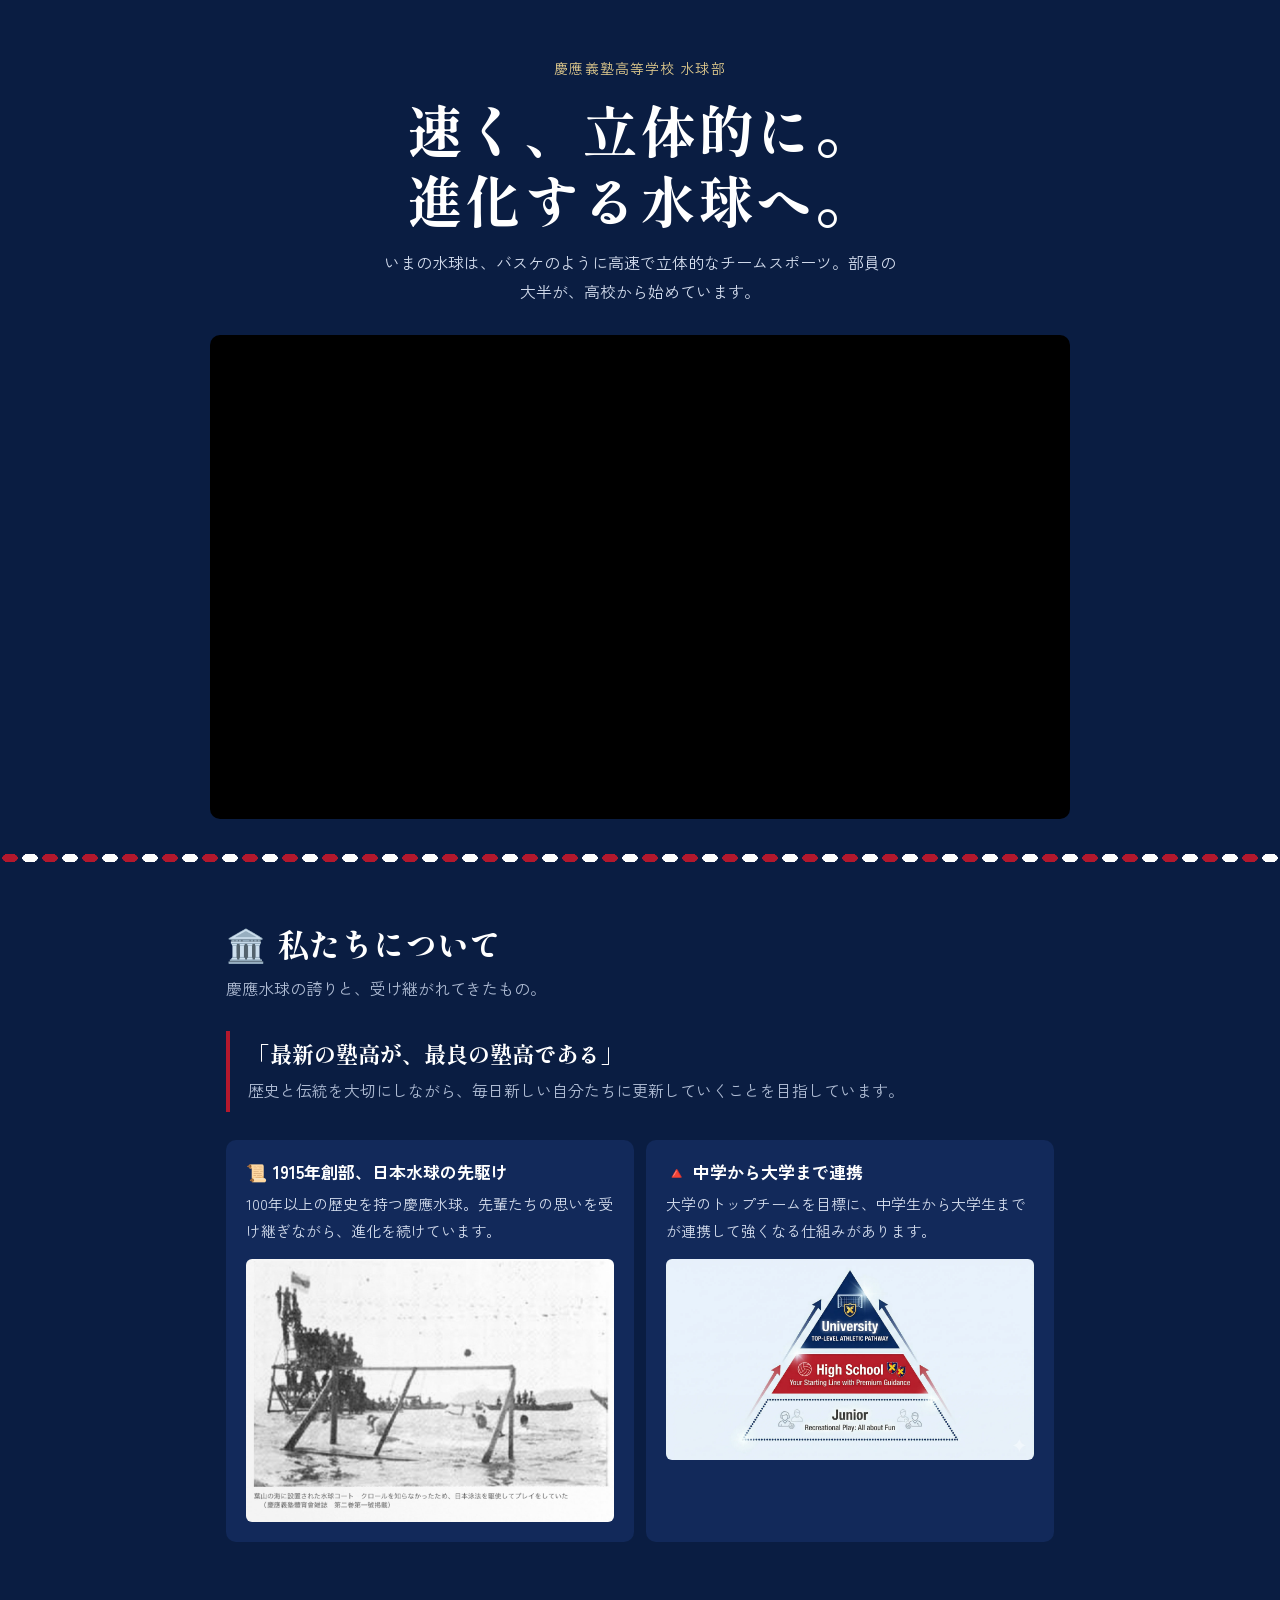
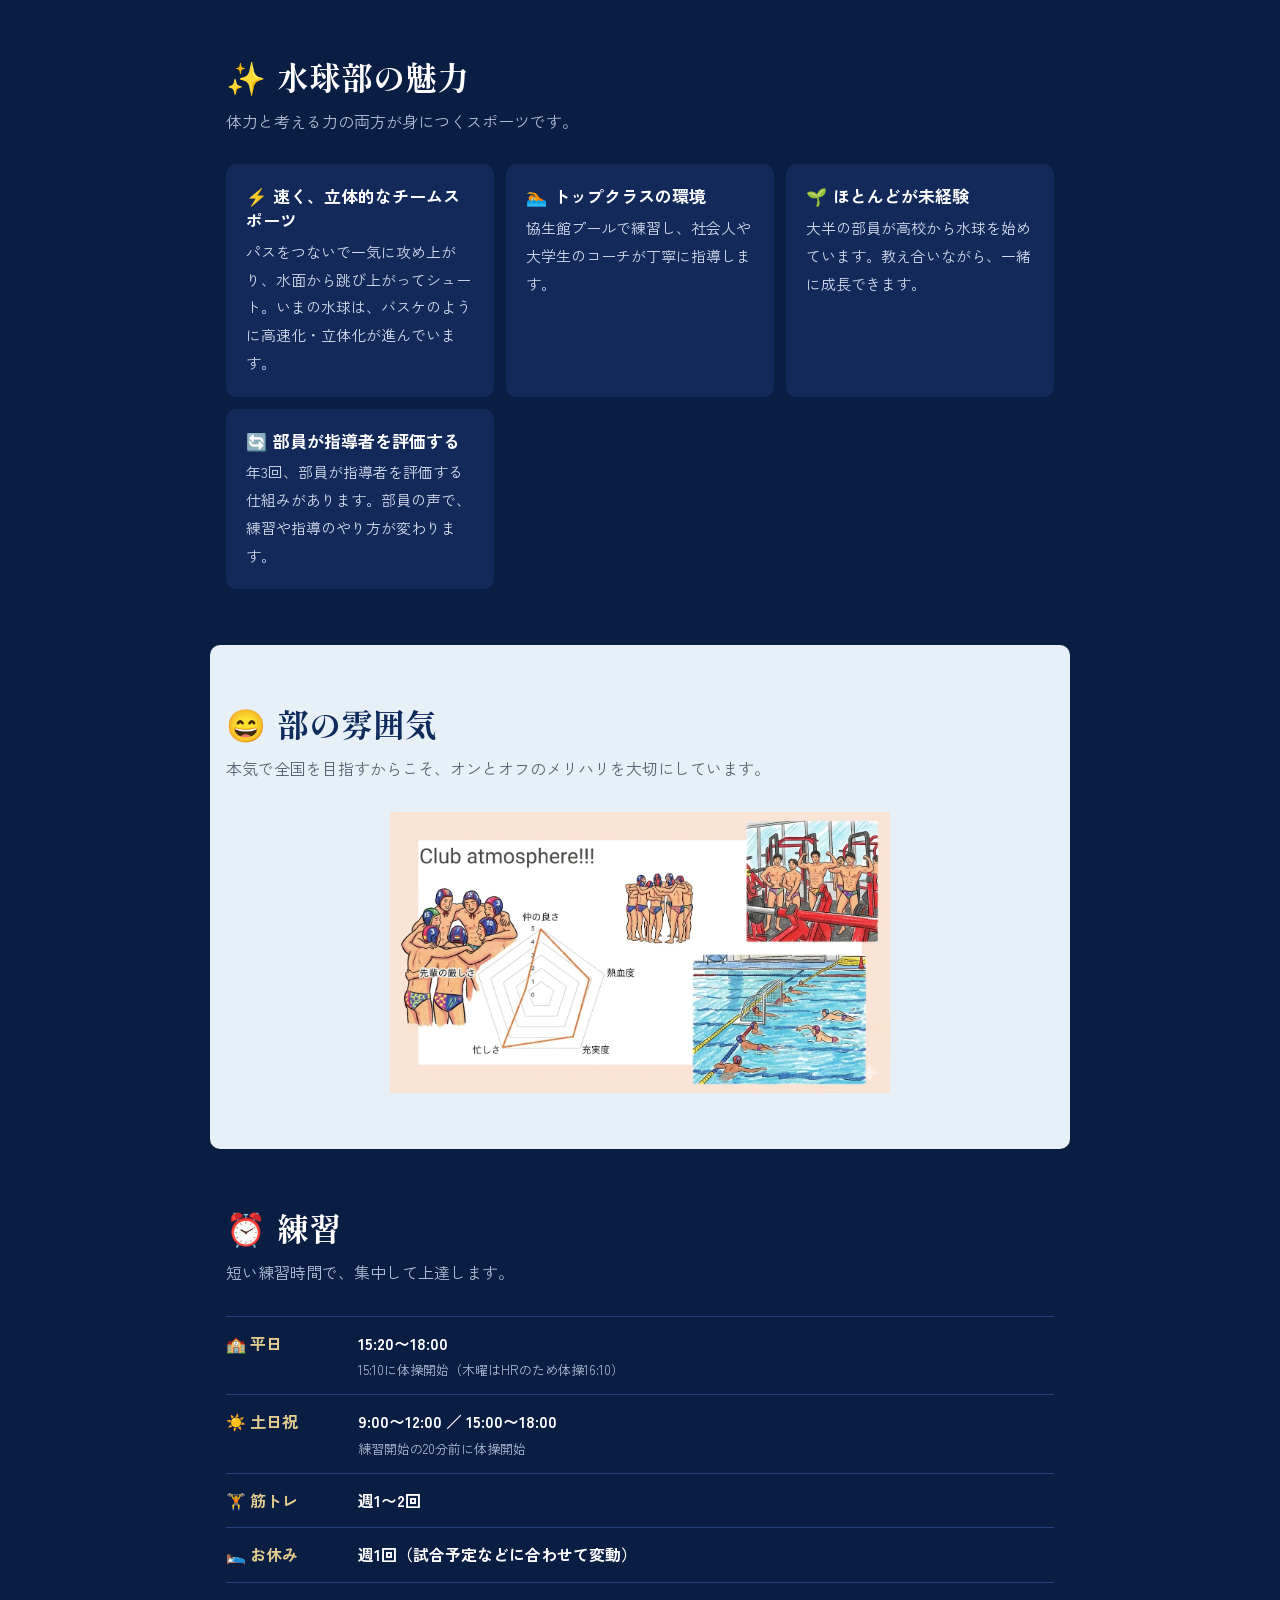
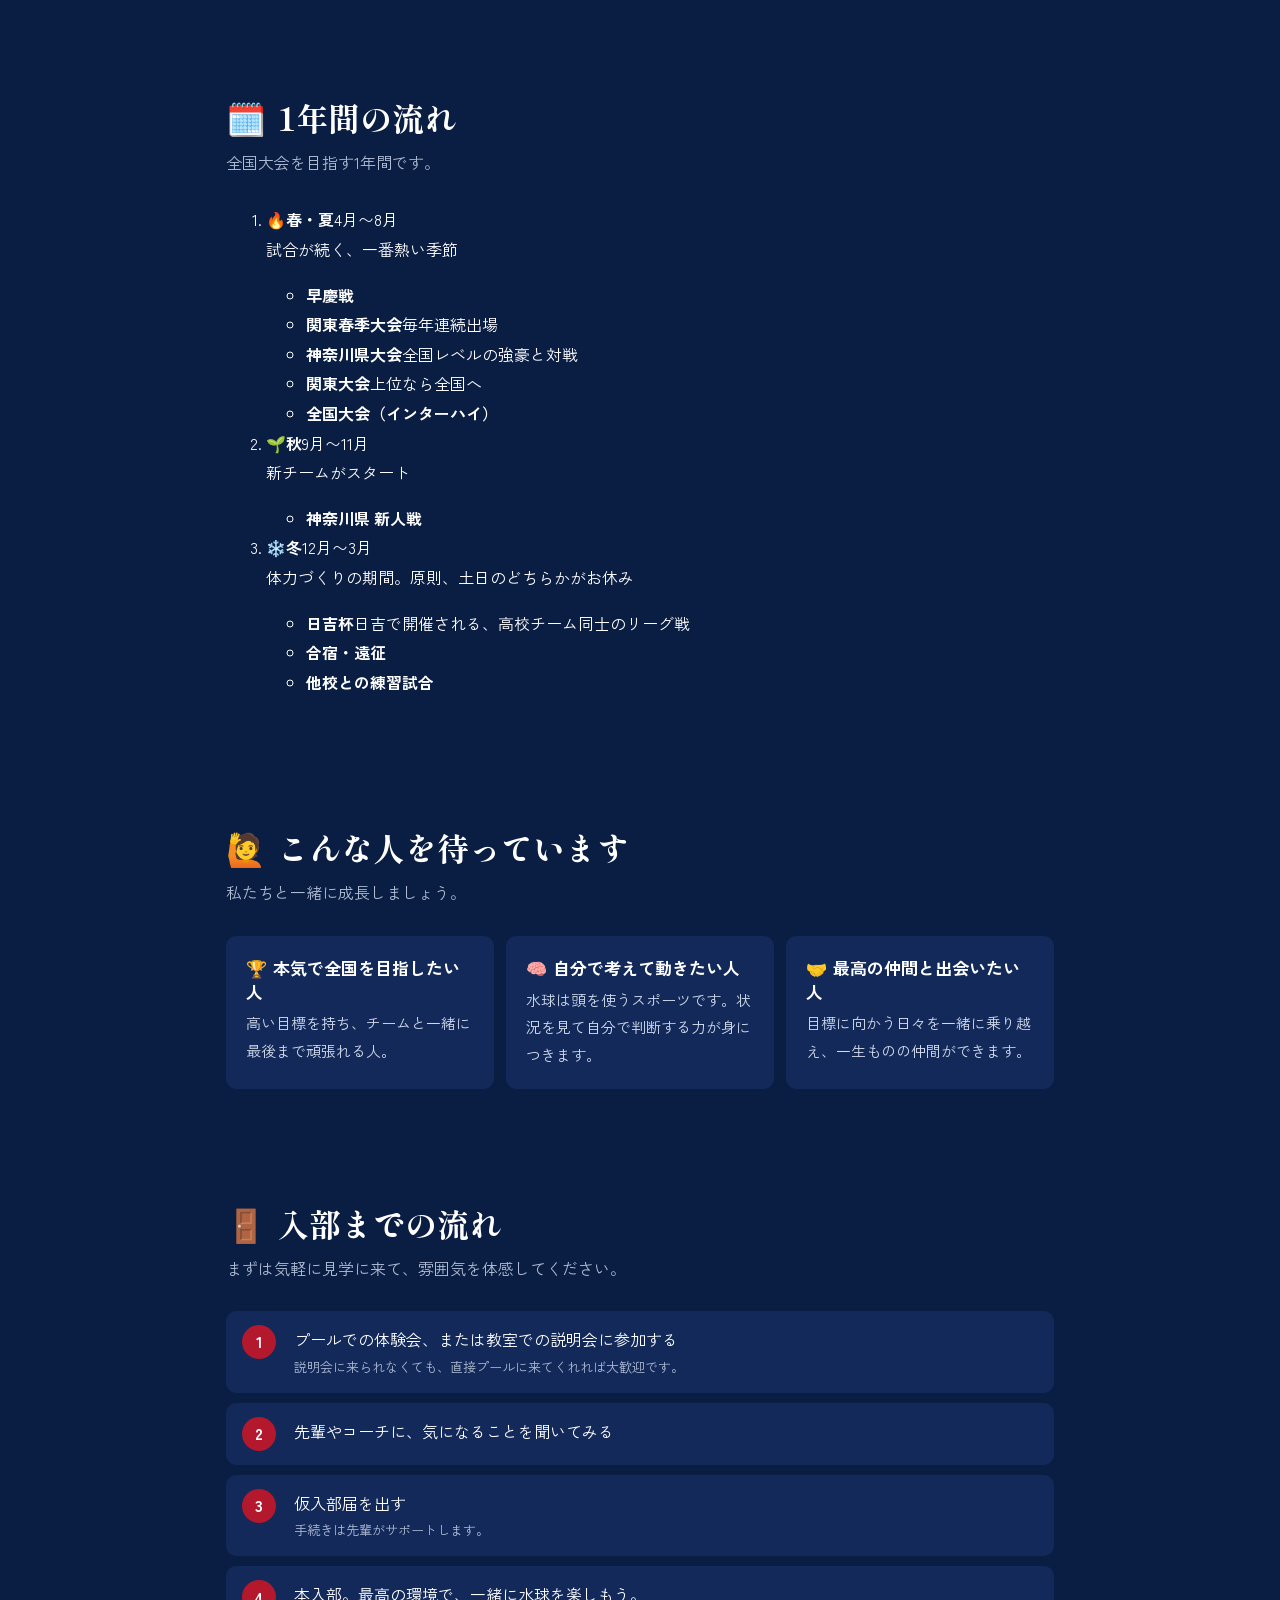
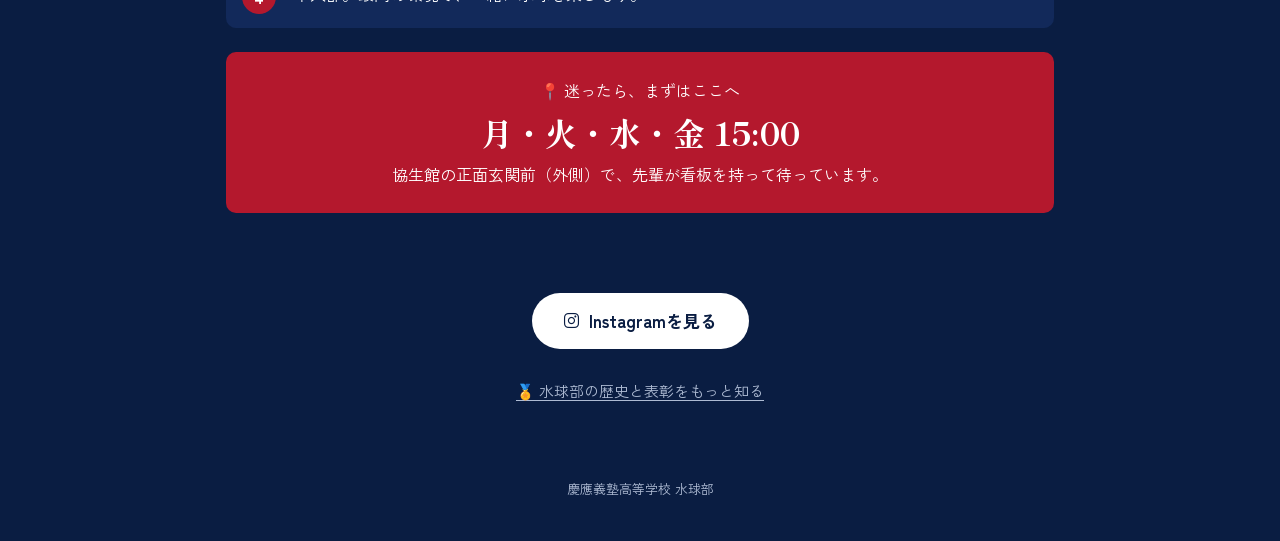
==== commit f0263428: "Update index.html" ====
--- a/welcome/index.html
+++ b/welcome/index.html
@@ -81,35 +81,35 @@
   <section class="l-section">
     <h2><span class="em" aria-hidden="true">🗓️</span>1年間の流れ</h2>
     <p class="l-desc">全国大会を目指す1年間です。</p>
-    <dl class="spec">
-      <div>
-        <dt><span data-c="seasons.0.emoji"></span> <span data-c="seasons.0.alias"></span><small data-c="seasons.0.months"></small></dt>
-        <dd>試合が続く一番熱い季節
-          <ul>
-            <li>早慶戦</li>
-            <li>関東春季大会<small>毎年連続出場</small></li>
-            <li>神奈川県大会<small>全国レベルの強豪と対戦</small></li>
-            <li>関東大会<small>上位なら全国へ</small></li>
-            <li>全国大会（インターハイ）</li>
-          </ul>
-        </dd>
-      </div>
-      <div>
-        <dt><span data-c="seasons.1.emoji"></span> <span data-c="seasons.1.alias"></span><small data-c="seasons.1.months"></small></dt>
-        <dd>新チームがスタート
-          <ul><li>神奈川県 新人戦</li></ul>
-        </dd>
-      </div>
-      <div>
-        <dt><span data-c="seasons.2.emoji"></span> <span data-c="seasons.2.alias"></span><small data-c="seasons.2.months"></small></dt>
-        <dd>体力づくりの期間。原則、土日のどちらかがお休み
-          <ul>
-            <li>日吉杯<small>日吉で開催される、高校チーム同士のリーグ戦</small></li>
-            <li>合宿・遠征、他校との練習試合</li>
-          </ul>
-        </dd>
-      </div>
-    </dl>
+    <ol class="year">
+      <li class="year-s year-1">
+        <div class="year-head"><span class="year-em" data-c="seasons.0.emoji"></span><strong data-c="seasons.0.alias"></strong><span class="year-months" data-c="seasons.0.months"></span></div>
+        <p class="year-lead">試合が続く、一番熱い季節</p>
+        <ul class="year-events">
+          <li><b>早慶戦</b></li>
+          <li><b>関東春季大会</b><span>毎年連続出場</span></li>
+          <li><b>神奈川県大会</b><span>全国レベルの強豪と対戦</span></li>
+          <li><b>関東大会</b><span>上位なら全国へ</span></li>
+          <li><b>全国大会（インターハイ）</b></li>
+        </ul>
+      </li>
+      <li class="year-s year-2">
+        <div class="year-head"><span class="year-em" data-c="seasons.1.emoji"></span><strong data-c="seasons.1.alias"></strong><span class="year-months" data-c="seasons.1.months"></span></div>
+        <p class="year-lead">新チームがスタート</p>
+        <ul class="year-events">
+          <li><b>神奈川県 新人戦</b></li>
+        </ul>
+      </li>
+      <li class="year-s year-3">
+        <div class="year-head"><span class="year-em" data-c="seasons.2.emoji"></span><strong data-c="seasons.2.alias"></strong><span class="year-months" data-c="seasons.2.months"></span></div>
+        <p class="year-lead">体力づくりの期間。原則、土日のどちらかがお休み</p>
+        <ul class="year-events">
+          <li><b>日吉杯</b><span>日吉で開催される、高校チーム同士のリーグ戦</span></li>
+          <li><b>合宿・遠征</b></li>
+          <li><b>他校との練習試合</b></li>
+        </ul>
+      </li>
+    </ol>
   </section>
 
   <section class="l-section">
